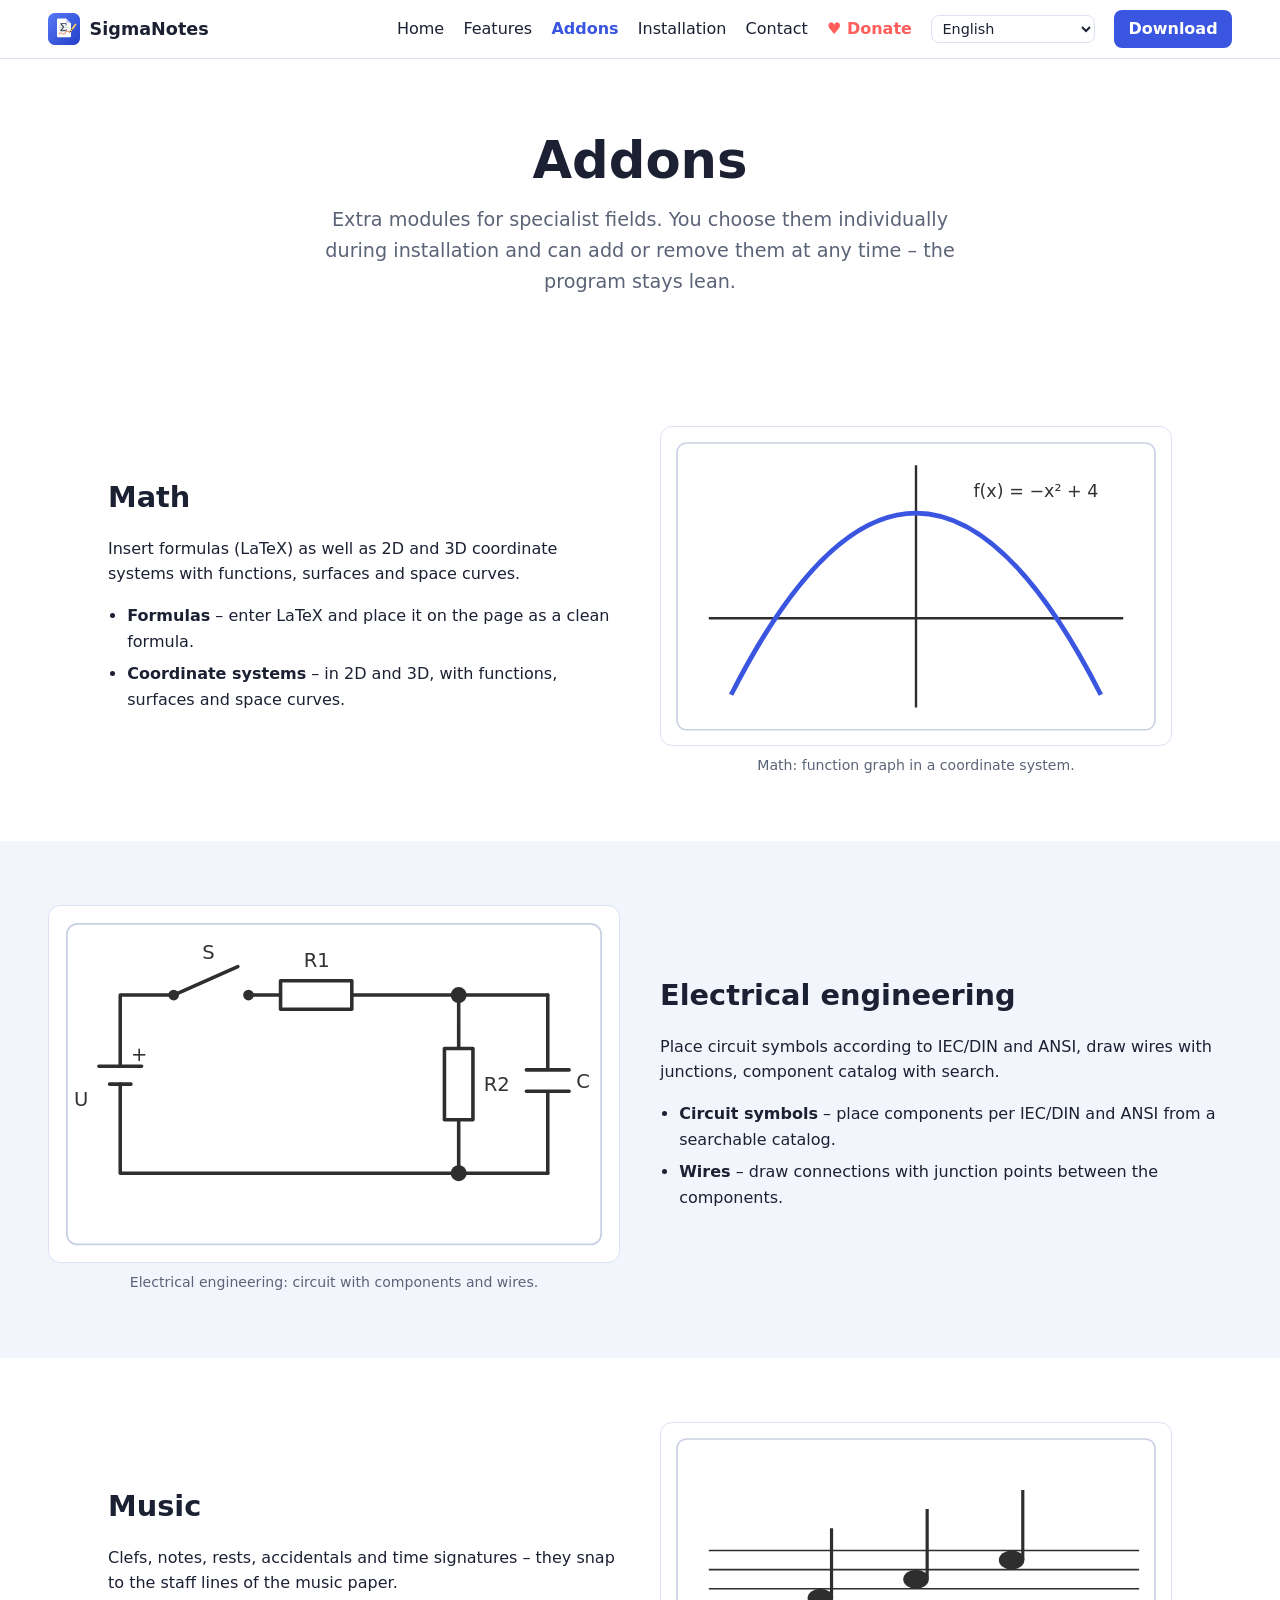
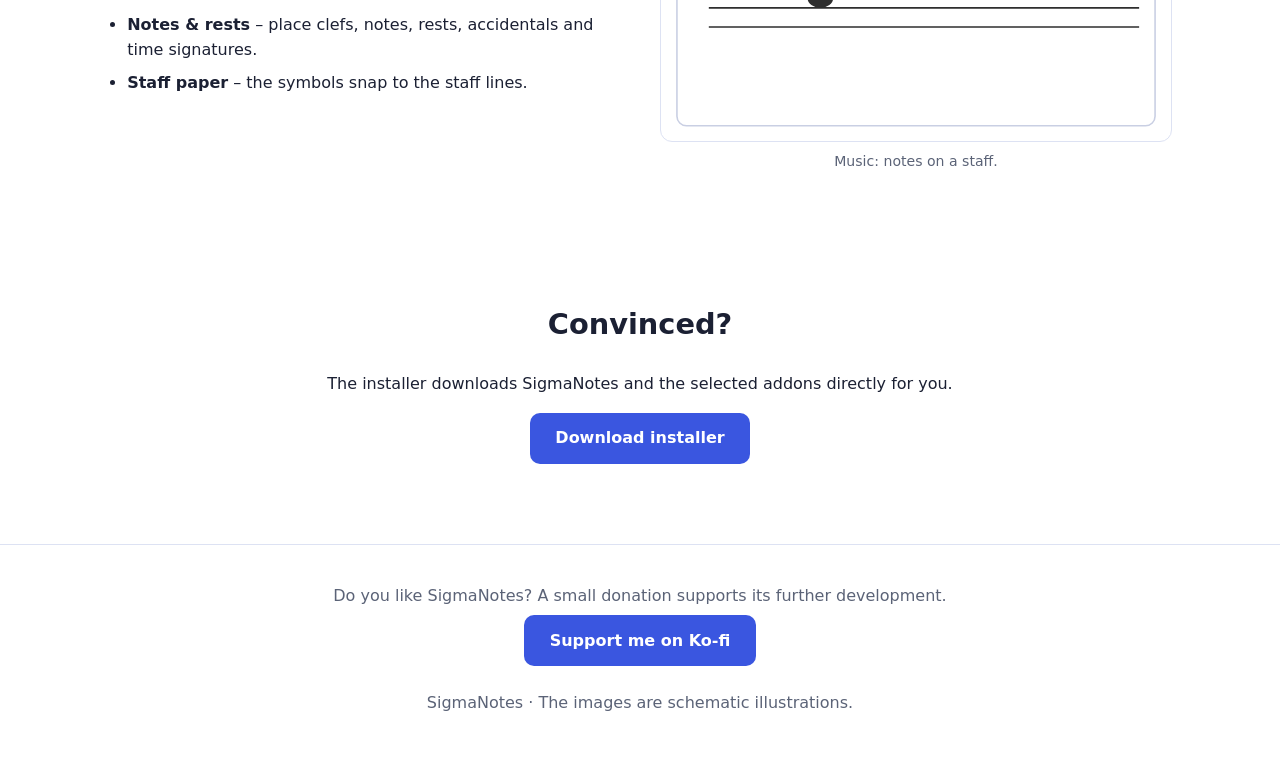
==== site/addons.html @ 316e84ab "Website aktualisiert" ====
<!DOCTYPE html>
<html lang="de">
<head>
  <meta charset="utf-8">
  <meta name="viewport" content="width=device-width, initial-scale=1">
  <title data-i>Addons – SigmaNotes</title>
  <meta name="description" data-i-content content="Die Addons von SigmaNotes für Mathe, Elektrotechnik und Musik im Überblick – mit Funktionen und Bildern.">
  <link rel="icon" href="assets/logo.svg" type="image/svg+xml">
  <link rel="icon" href="favicon.ico" sizes="any">
  <link rel="stylesheet" href="style.css">
  <script src="i18n.js"></script>
  <script src="disclaimer.js" defer></script>
</head>
<body>
  <header class="nav">
    <a class="brand" href="index.html"><img src="assets/logo.svg" alt="" width="32" height="32"> SigmaNotes</a>
    <nav>
      <a href="index.html" data-i>Start</a>
      <a href="funktionen.html" data-i>Funktionen</a>
      <a href="addons.html" aria-current="page" class="active" data-i>Addons</a>
      <a href="index.html#installation" data-i>Installation</a>
      <a href="kontakt.html" data-i>Kontakt</a>
      <a class="kofi" href="https://ko-fi.com/H3A22B1FM8" target="_blank" rel="noopener noreferrer" title="Ko-fi" data-i>♥ Spenden</a>
      <a class="btn small" href="https://github.com/MisterMax50/SigmaNotes-Releases/releases/download/installer/SigmaNotes-Setup.exe" download data-i>Herunterladen</a>
    </nav>
  </header>

  <main>
    <section class="page-head">
      <h1 data-i>Addons</h1>
      <p class="lead" data-i>Zusatzmodule für Fachgebiete. Du wählst sie einzeln beim Installieren aus und kannst sie jederzeit dazunehmen oder entfernen – das Programm bleibt schlank.</p>
    </section>

    <!-- ===================================================== Mathe -->
    <section id="mathe" class="feature">
      <div class="text">
        <h2 data-i>Mathe</h2>
        <p data-i>Formeln (LaTeX) einfügen sowie 2D- und 3D-Koordinatensysteme mit Funktionen, Flächen und Raumkurven.</p>
        <ul>
          <li data-i><strong>Formeln</strong> – LaTeX eingeben und als saubere Formel in die Seite setzen.</li>
          <li data-i><strong>Koordinatensysteme</strong> – in 2D und 3D, mit Funktionen, Flächen und Raumkurven.</li>
        </ul>
      </div>
      <figure>
        <svg data-i-aria viewBox="0 0 320 200" role="img" aria-label="Mathe: Funktionsgraph im Koordinatensystem.">
          <rect class="page" x="10" y="10" width="300" height="180" rx="6"/>
          <g fill="none" stroke="#2e2e2e" stroke-width="1.5"><path d="M30 120 H290 M160 24 V176"/></g>
          <path d="M44 168 Q160 -60 276 168" fill="none" stroke="var(--accent)" stroke-width="3"/>
          <text class="t" x="196" y="44">f(x) = −x² + 4</text>
        </svg>
        <figcaption data-i>Mathe: Funktionsgraph im Koordinatensystem.</figcaption>
      </figure>
    </section>

    <!-- ===================================================== Elektrotechnik -->
    <section id="elektrotechnik" class="feature alt flip">
      <div class="text">
        <h2 data-i>Elektrotechnik</h2>
        <p data-i>Schaltzeichen nach IEC/DIN und ANSI setzen, Leitungen mit Knotenpunkten ziehen, Bauteil-Katalog mit Suche.</p>
        <ul>
          <li data-i><strong>Schaltzeichen</strong> – Bauteile nach IEC/DIN und ANSI aus einem durchsuchbaren Katalog setzen.</li>
          <li data-i><strong>Leitungen</strong> – Verbindungen mit Knotenpunkten zwischen den Bauteilen ziehen.</li>
        </ul>
      </div>
      <figure>
        <svg data-i-aria viewBox="0 0 320 200" role="img" aria-label="Elektrotechnik: Schaltung mit Bauteilen und Leitungen.">
          <rect class="page" x="10" y="10" width="300" height="180" rx="6"/>
          <g fill="none" stroke="#2e2e2e" stroke-width="2" stroke-linecap="round" stroke-linejoin="round">
            <!-- Leitungen: oben, unten, links (Quelle) -->
            <path d="M40 50 H70 M112 50 H130 M170 50 H280 M40 50 V90 M40 100 V150 H280"/>
            <!-- Spannungsquelle -->
            <path d="M28 90 H52 M34 100 H46"/>
            <!-- Schalter -->
            <path d="M70 50 L106 34"/>
            <!-- Widerstand R1 (waagerecht) -->
            <rect x="130" y="42" width="40" height="16"/>
            <!-- Widerstand R2 (senkrecht) -->
            <path d="M230 50 V80 M230 120 V150"/><rect x="222" y="80" width="16" height="40"/>
            <!-- Kondensator C -->
            <path d="M280 50 V92 M268 92 H292 M268 104 H292 M280 104 V150"/>
          </g>
          <g fill="#2e2e2e">
            <circle cx="70" cy="50" r="3"/><circle cx="112" cy="50" r="3"/>
            <circle cx="230" cy="50" r="4.5"/><circle cx="230" cy="150" r="4.5"/>
          </g>
          <g class="t" fill="#2e2e2e" font-size="12">
            <text x="46" y="87">+</text><text x="14" y="112">U</text>
            <text x="143" y="34">R1</text><text x="244" y="104">R2</text>            <text x="296" y="102">C</text><text x="86" y="30">S</text>
          </g>
        </svg>
        <figcaption data-i>Elektrotechnik: Schaltung mit Bauteilen und Leitungen.</figcaption>
      </figure>
    </section>

    <!-- ===================================================== Musik -->
    <section id="musik" class="feature">
      <div class="text">
        <h2 data-i>Musik</h2>
        <p data-i>Notenschlüssel, Noten, Pausen, Vorzeichen und Taktarten – rasten auf den Notenlinien des Notenpapiers ein.</p>
        <ul>
          <li data-i><strong>Noten &amp; Pausen</strong> – Notenschlüssel, Noten, Pausen, Vorzeichen und Taktarten setzen.</li>
          <li data-i><strong>Notenpapier</strong> – die Zeichen rasten auf den Notenlinien ein.</li>
        </ul>
      </div>
      <figure>
        <svg data-i-aria viewBox="0 0 320 200" role="img" aria-label="Musik: Noten auf dem Notensystem.">
          <rect class="page" x="10" y="10" width="300" height="180" rx="6"/>
          <g stroke="#2e2e2e" stroke-width="1"><path d="M30 80 H300 M30 92 H300 M30 104 H300 M30 116 H300 M30 128 H300"/></g>
          <g fill="#2e2e2e"><ellipse cx="100" cy="110" rx="8" ry="6"/><ellipse cx="160" cy="98" rx="8" ry="6"/><ellipse cx="220" cy="86" rx="8" ry="6"/></g>
          <g stroke="#2e2e2e" stroke-width="2"><path d="M107 110 V66 M167 98 V54 M227 86 V42"/></g>
        </svg>
        <figcaption data-i>Musik: Noten auf dem Notensystem.</figcaption>
      </figure>
    </section>

    <section class="cta-band">
      <h2 data-i>Überzeugt?</h2>
      <p data-i>Der Installer lädt SigmaNotes und die gewählten Addons direkt für dich herunter.</p>
      <p><a class="btn" href="https://github.com/MisterMax50/SigmaNotes-Releases/releases/download/installer/SigmaNotes-Setup.exe" download data-i>Installer herunterladen</a></p>
    </section>
  </main>

  <footer>
    <div class="donate">
      <p data-i>Gefällt dir SigmaNotes? Mit einer kleinen Spende unterstützt du die Weiterentwicklung.</p>
      <p><a class="btn" href="https://ko-fi.com/H3A22B1FM8" target="_blank" rel="noopener noreferrer" data-i>Auf Ko-fi unterstützen</a></p>
    </div>
    <p data-i>SigmaNotes · Die Bilder sind schematische Illustrationen.</p>
  </footer>
</body>
</html>
---- site/style.css ----
:root {
  --bg: #ffffff; --bg-alt: #f3f5fd; --text: #1b2033; --muted: #5b6377; --card: #ffffff;
  --border: #dde2f3; --accent: #3a56e0; --accent-hover: #2540c9; --on-accent: #ffffff;
}
@media (prefers-color-scheme: dark) {
  :root {
    --bg: #12151f; --bg-alt: #181c2a; --text: #e8ebf6; --muted: #9aa3bd; --card: #1c2133;
    --border: #2b324b; --accent: #6f89ff; --accent-hover: #8aa0ff; --on-accent: #0d1226;
  }
}
* { box-sizing: border-box; }
html { scroll-behavior: smooth; scroll-padding-top: 4.5rem; }
body { margin: 0; font: 16px/1.6 system-ui, "Segoe UI", sans-serif; background: var(--bg); color: var(--text); }
a { color: var(--accent); }
code, pre { font-family: Consolas, "Cascadia Mono", monospace; }
code { background: var(--bg-alt); padding: .1em .35em; border-radius: 4px; }
pre { background: var(--bg-alt); border: 1px solid var(--border); border-radius: 8px; padding: .9rem 1rem; overflow-x: auto; }
pre code { background: none; padding: 0; }

.nav { position: sticky; top: 0; z-index: 10; display: flex; justify-content: space-between; align-items: center;
  padding: .6rem clamp(1rem, 5vw, 3rem); background: color-mix(in srgb, var(--bg) 90%, transparent);
  backdrop-filter: blur(8px); border-bottom: 1px solid var(--border); }
.nav nav { display: flex; gap: 1.2rem; align-items: center; }
.nav nav a:not(.btn) { color: var(--text); text-decoration: none; }
.nav nav a:not(.btn):hover { color: var(--accent); }
.brand { display: flex; gap: .6rem; align-items: center; font-weight: 700; font-size: 1.1rem; color: var(--text); text-decoration: none; }

.btn { display: inline-block; background: var(--accent); color: var(--on-accent); text-decoration: none; font-weight: 600;
  padding: .8rem 1.6rem; border-radius: 10px; transition: background .15s, transform .15s; }
.btn:hover { background: var(--accent-hover); transform: translateY(-1px); }
.btn.small { padding: .4rem .9rem; border-radius: 8px; }

section { padding: 4rem clamp(1rem, 5vw, 3rem); max-width: 68rem; margin: 0 auto; }
section.alt { max-width: none; background: var(--bg-alt); }
section.alt > * { max-width: 68rem; margin-left: auto; margin-right: auto; }
h1 { font-size: clamp(2rem, 5vw, 3.2rem); line-height: 1.15; margin: .5rem 0; }
h2 { font-size: 1.8rem; margin: 0 0 1.5rem; }
h3 { margin: 0 0 .4rem; }

.hero { text-align: center; padding-top: 5rem; }
.hero-logo { border-radius: 26px; box-shadow: 0 10px 30px rgba(37, 64, 201, .35); }
.lead { font-size: 1.2rem; color: var(--muted); max-width: 40rem; margin: 1rem auto 2rem; }
.meta { color: var(--muted); font-size: .9rem; }
.sub { color: var(--muted); margin-top: -1rem; margin-bottom: 1.5rem; }

.grid { display: grid; gap: 1rem; grid-template-columns: repeat(auto-fit, minmax(17rem, 1fr)); }
.card { background: var(--card); border: 1px solid var(--border); border-radius: 12px; padding: 1.2rem 1.3rem; }
.card p { margin: 0; color: var(--muted); }

.steps { padding-left: 1.3rem; }
.steps li { margin-bottom: .8rem; }
.note { color: var(--muted); font-size: .92rem; }
details { margin: 1.5rem 0; }
summary { cursor: pointer; font-weight: 600; }
.cta { text-align: center; margin-top: 2.5rem; }

footer { text-align: center; color: var(--muted); padding: 2rem 1rem 3rem; border-top: 1px solid var(--border); }

.nav nav a.active { color: var(--accent); font-weight: 600; }
.more { margin-top: 1.5rem; }

/* Unterseite Funktionen */
.page-head { text-align: center; padding-bottom: 2rem; }
.toc { display: flex; flex-wrap: wrap; gap: .5rem; justify-content: center; margin-top: 1.5rem; }
.toc a { border: 1px solid var(--border); background: var(--card); border-radius: 999px; padding: .3rem .9rem; text-decoration: none; color: var(--text); font-size: .92rem; }
.toc a:hover { border-color: var(--accent); color: var(--accent); }
.feature { display: grid; grid-template-columns: 1fr 1fr; gap: 2.5rem; align-items: center; max-width: none; }
.feature > * { max-width: 32rem; width: 100%; }
.feature .text { justify-self: end; }
.feature figure { justify-self: start; margin: 0; }
.feature.flip .text { order: 2; justify-self: start; }
.feature.flip figure { order: 1; justify-self: end; }
.feature.alt { background: var(--bg-alt); }
.feature h2 { margin-bottom: .6rem; }
.feature ul { padding-left: 1.2rem; }
.feature li { margin-bottom: .45rem; }
figure svg { width: 100%; height: auto; border-radius: 12px; border: 1px solid var(--border); background: var(--card); display: block; }
figcaption { color: var(--muted); font-size: .88rem; text-align: center; margin-top: .5rem; }
/* Farben der Illustrationen */
svg .win { fill: var(--bg-alt); stroke: var(--border); }
svg .page { fill: #fff; stroke: #c9cfe3; }
svg .ln { fill: #cbd5e1; }
svg .ink { fill: none; stroke: #1d3fd6; stroke-width: 3; stroke-linecap: round; }
svg .tab { fill: var(--card); stroke: var(--border); }
svg .tab.on { fill: var(--accent); stroke: var(--accent); }
svg .tab.on + .t { fill: var(--on-accent); }
svg .side { fill: var(--card); stroke: var(--border); }
svg .fold { fill: #cbd5e1; }
svg .t { font: 11px system-ui, "Segoe UI", sans-serif; fill: #333; }
svg .t.big { font-size: 14px; font-weight: 600; fill: var(--accent); }
@media (prefers-color-scheme: dark) { svg .t { fill: #333; } svg .win .t, svg .tab + .t { fill: var(--text); } }
.cta-band { text-align: center; }

@media (max-width: 800px) {
  .feature { grid-template-columns: 1fr; gap: 1.5rem; }
  .feature .text, .feature figure, .feature.flip .text, .feature.flip figure { justify-self: center; order: 0; }
  .feature figure { order: 2; }
}
@media (max-width: 560px) { .nav nav a:not(.btn) { display: none; } }

/* Sprachwahl */
.nav nav select.lang { font: inherit; font-size: .9rem; color: var(--text); background: transparent; border: 1px solid var(--border); border-radius: 8px; padding: .25rem .4rem; max-width: 11rem; cursor: pointer; }
html.i18n-wait body { opacity: 0; }
.brand { white-space: nowrap; }

/* Spenden */
.donate { margin-bottom: 1.5rem; }
.donate p { margin: .4rem 0; }

/* Ko-fi-Link in der Leiste (auch auf schmalen Bildschirmen sichtbar) */
.nav nav a.kofi { display: inline; color: #ff5e5b; font-weight: 600; }

/* Hinweisfenster vor dem Download */
.disclaimer-actions .btn.secondary { background: transparent; color: var(--text); border-color: var(--border); }
.disclaimer-actions .btn.secondary:hover { background: var(--bg-alt); }
dialog.disclaimer { max-width: 30rem; width: calc(100% - 2rem); padding: 1.5rem; border: 1px solid var(--border); border-radius: 12px; background: var(--card); color: var(--text); }
dialog.disclaimer::backdrop { background: rgba(10, 14, 28, .6); }
dialog.disclaimer h2 { margin: 0 0 .75rem; font-size: 1.25rem; }
dialog.disclaimer p { margin: 0 0 .75rem; }
.disclaimer-actions { display: flex; justify-content: flex-end; gap: .75rem; margin-top: 1.25rem; }
.disclaimer-actions .btn { border: 1px solid transparent; cursor: pointer; font: inherit; font-weight: 600; }
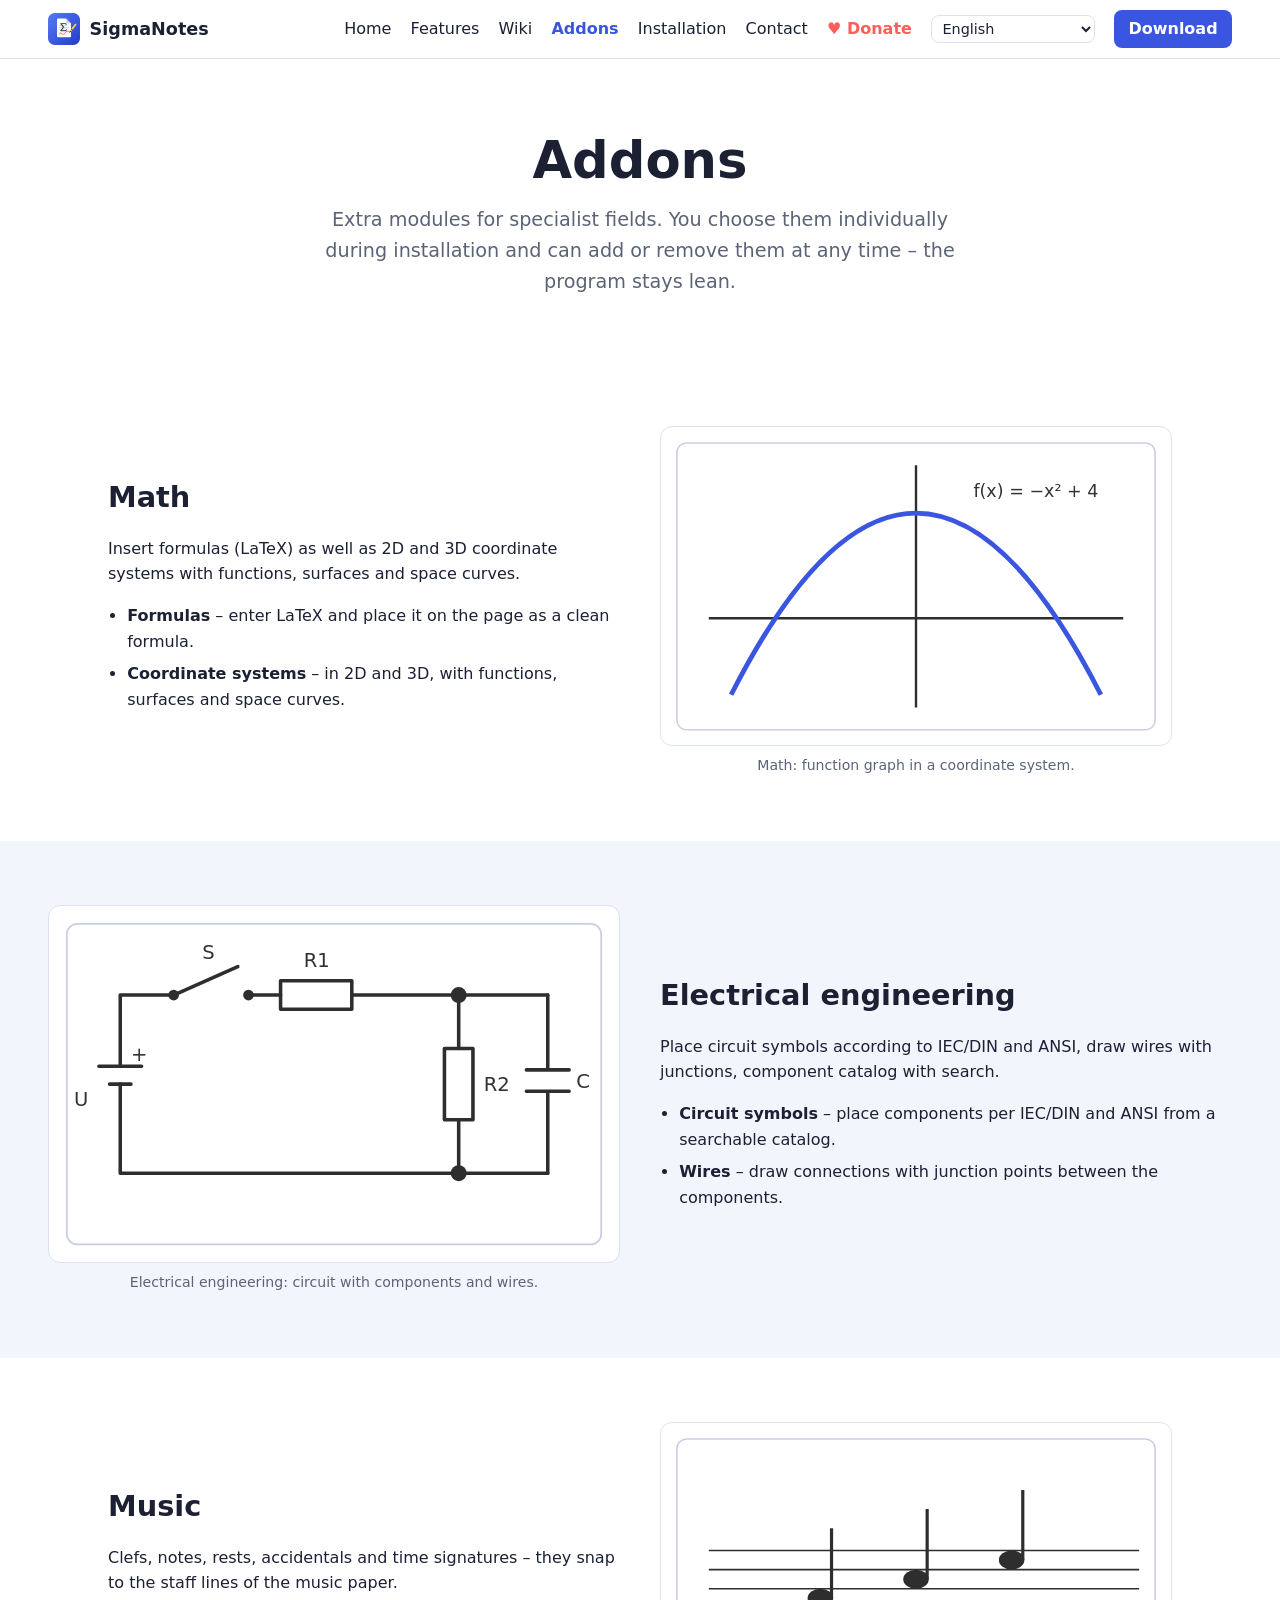
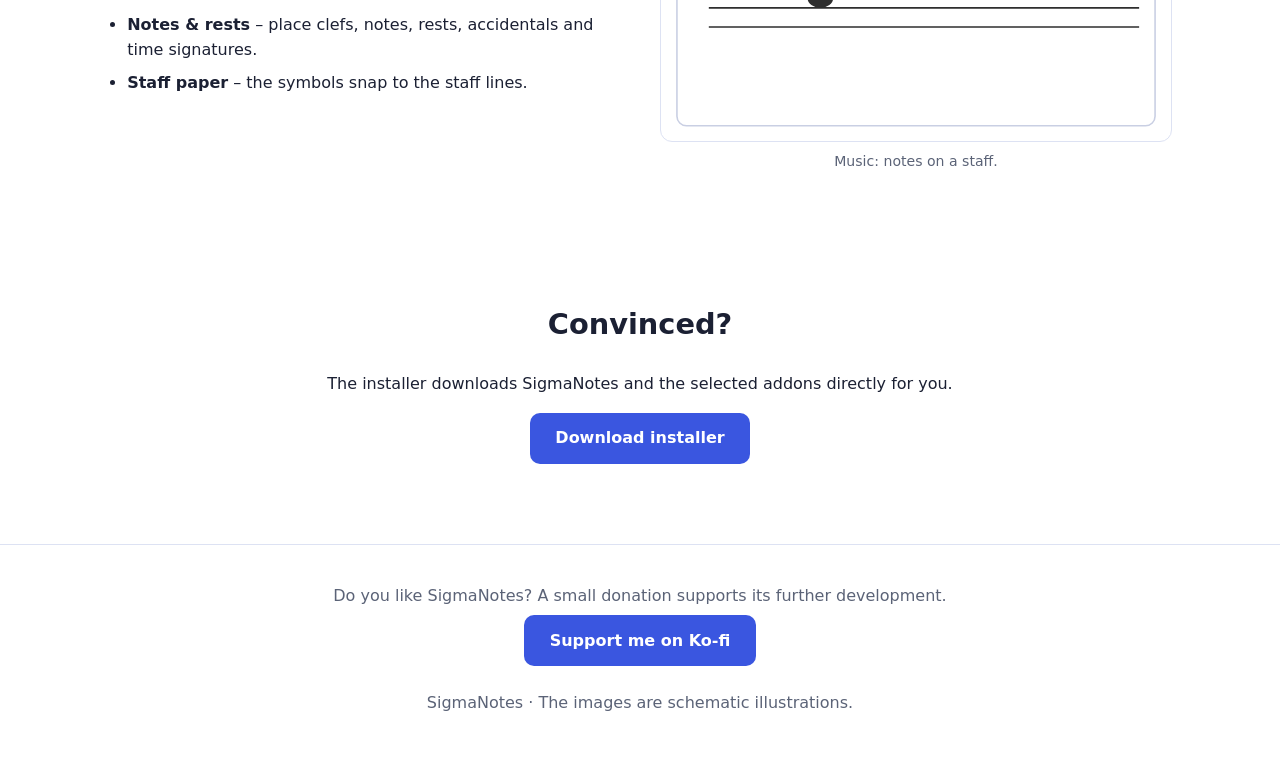
==== commit 26fa7185: "Website aktualisiert" ====
--- a/site/addons.html
+++ b/site/addons.html
@@ -17,6 +17,7 @@
     <nav>
       <a href="index.html" data-i>Start</a>
       <a href="funktionen.html" data-i>Funktionen</a>
+      <a href="wiki.html" data-i>Wiki</a>
       <a href="addons.html" aria-current="page" class="active" data-i>Addons</a>
       <a href="index.html#installation" data-i>Installation</a>
       <a href="kontakt.html" data-i>Kontakt</a>
--- a/site/style.css
+++ b/site/style.css
@@ -119,3 +119,16 @@
 dialog.disclaimer p { margin: 0 0 .75rem; }
 .disclaimer-actions { display: flex; justify-content: flex-end; gap: .75rem; margin-top: 1.25rem; }
 .disclaimer-actions .btn { border: 1px solid transparent; cursor: pointer; font: inherit; font-weight: 600; }
+
+/* Wiki */
+.wiki { display: grid; grid-template-columns: 15rem 1fr; gap: 2rem; max-width: 68rem; margin: 0 auto; padding: 0 clamp(1rem, 5vw, 3rem) 3rem; }
+.wiki-toc { position: sticky; top: 4.5rem; align-self: start; display: flex; flex-direction: column; gap: .15rem; max-height: calc(100vh - 6rem); overflow-y: auto; }
+.wiki-toc strong { margin-bottom: .4rem; }
+.wiki-toc a { color: var(--text); text-decoration: none; padding: .25rem .6rem; border-radius: 6px; font-size: .94rem; }
+.wiki-toc a:hover { background: var(--bg-alt); color: var(--accent); }
+.wiki-body section { padding: 0 0 2.2rem; max-width: none; }
+.wiki-body h2 { font-size: 1.5rem; margin-bottom: .6rem; padding-bottom: .3rem; border-bottom: 1px solid var(--border); }
+.wiki-body h3 { margin-top: 1.1rem; font-size: 1.05rem; }
+.wiki-body li { margin-bottom: .4rem; }
+kbd { font: .85em Consolas, "Cascadia Mono", monospace; background: var(--bg-alt); border: 1px solid var(--border); border-bottom-width: 2px; border-radius: 4px; padding: .05em .4em; }
+@media (max-width: 800px) { .wiki { grid-template-columns: 1fr; } .wiki-toc { position: static; max-height: none; flex-direction: row; flex-wrap: wrap; gap: .4rem; } .wiki-toc strong { width: 100%; } }
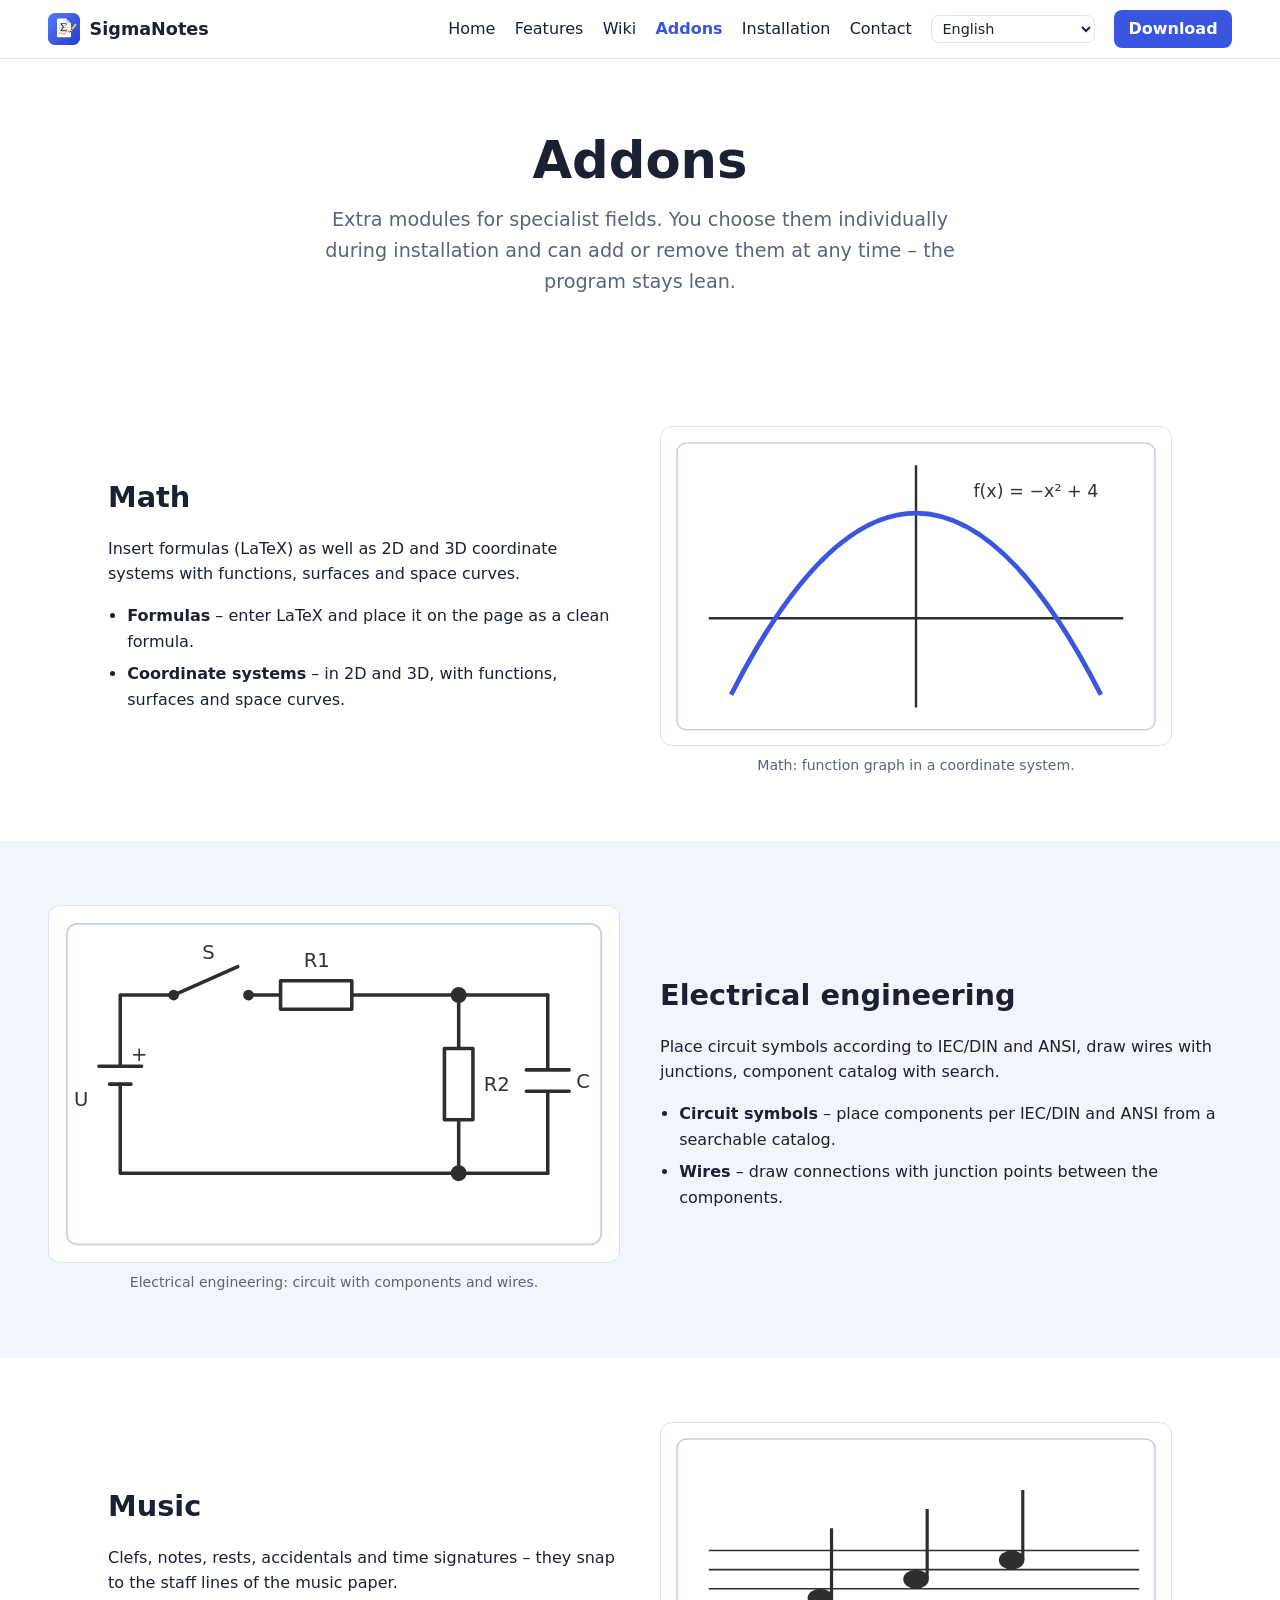
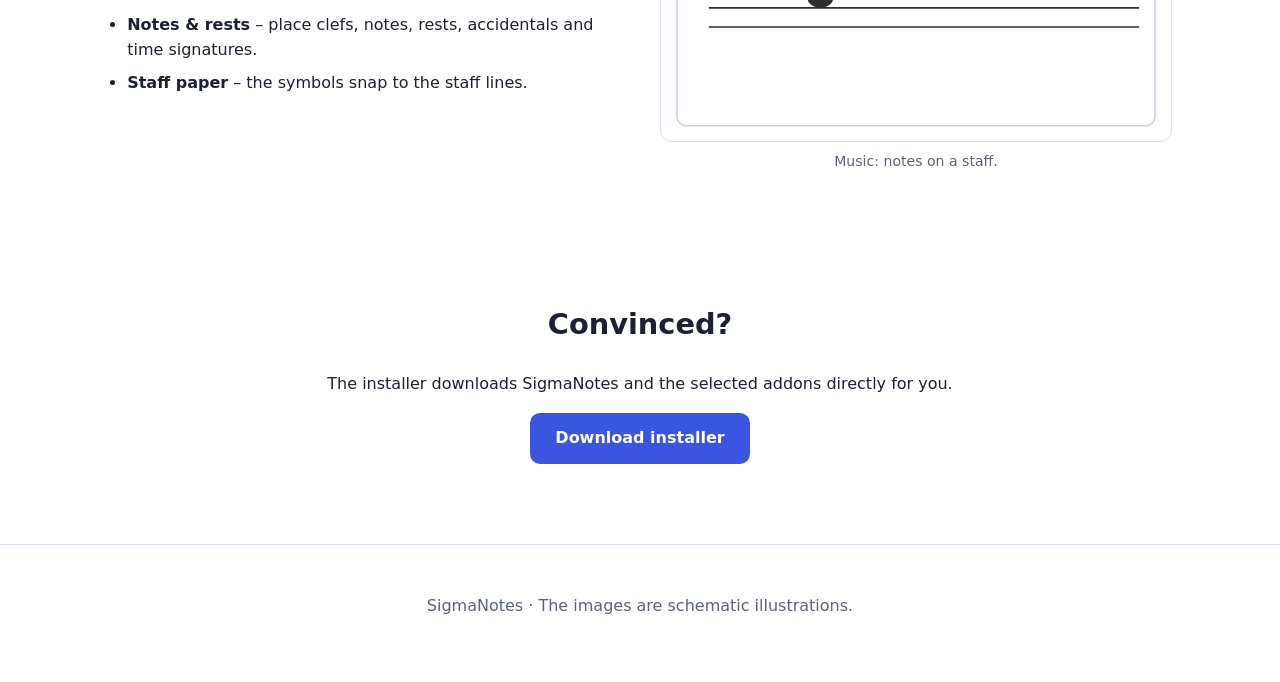
==== commit 3ad033ee: "Website aktualisiert" ====
--- a/site/addons.html
+++ b/site/addons.html
@@ -7,7 +7,7 @@
   <meta name="description" data-i-content content="Die Addons von SigmaNotes für Mathe, Elektrotechnik und Musik im Überblick – mit Funktionen und Bildern.">
   <link rel="icon" href="assets/logo.svg" type="image/svg+xml">
   <link rel="icon" href="favicon.ico" sizes="any">
-  <link rel="stylesheet" href="style.css">
+  <link rel="stylesheet" href="style.css?v=3">
   <script src="i18n.js"></script>
   <script src="disclaimer.js" defer></script>
 </head>
--- a/site/style.css
+++ b/site/style.css
@@ -110,6 +110,9 @@
 /* Ko-fi-Link in der Leiste (auch auf schmalen Bildschirmen sichtbar) */
 .nav nav a.kofi { display: inline; color: #ff5e5b; font-weight: 600; }
 
+/* Spenden vorerst ausgeblendet (zum Wiedereinblenden diese Regel entfernen) */
+.nav nav a.kofi, .donate { display: none !important; }
+
 /* Hinweisfenster vor dem Download */
 .disclaimer-actions .btn.secondary { background: transparent; color: var(--text); border-color: var(--border); }
 .disclaimer-actions .btn.secondary:hover { background: var(--bg-alt); }
@@ -121,14 +124,21 @@
 .disclaimer-actions .btn { border: 1px solid transparent; cursor: pointer; font: inherit; font-weight: 600; }
 
 /* Wiki */
-.wiki { display: grid; grid-template-columns: 15rem 1fr; gap: 2rem; max-width: 68rem; margin: 0 auto; padding: 0 clamp(1rem, 5vw, 3rem) 3rem; }
-.wiki-toc { position: sticky; top: 4.5rem; align-self: start; display: flex; flex-direction: column; gap: .15rem; max-height: calc(100vh - 6rem); overflow-y: auto; }
-.wiki-toc strong { margin-bottom: .4rem; }
-.wiki-toc a { color: var(--text); text-decoration: none; padding: .25rem .6rem; border-radius: 6px; font-size: .94rem; }
-.wiki-toc a:hover { background: var(--bg-alt); color: var(--accent); }
+.wiki { display: grid; grid-template-columns: 16rem 1fr; gap: 2.5rem; max-width: 68rem; margin: 0 auto; padding: 0 clamp(1rem, 5vw, 3rem) 3rem; }
+.wiki-toc { position: sticky; top: 4.5rem; align-self: start; display: flex; flex-direction: column; gap: .1rem; max-height: calc(100vh - 6rem); overflow-y: auto;
+  background: var(--card); border: 1px solid var(--border); border-radius: 12px; padding: .9rem .7rem; }
+.wiki-toc strong { margin: 0 .6rem .5rem; font-size: .8rem; letter-spacing: .06em; text-transform: uppercase; color: var(--muted); }
+.wiki-toc a { color: var(--text); text-decoration: none; padding: .3rem .6rem; border-radius: 6px; font-size: .93rem; border-left: 3px solid transparent; }
+.wiki-toc a:hover { background: var(--bg-alt); color: var(--accent); border-left-color: var(--accent); }
 .wiki-body section { padding: 0 0 2.2rem; max-width: none; }
 .wiki-body h2 { font-size: 1.5rem; margin-bottom: .6rem; padding-bottom: .3rem; border-bottom: 1px solid var(--border); }
 .wiki-body h3 { margin-top: 1.1rem; font-size: 1.05rem; }
 .wiki-body li { margin-bottom: .4rem; }
 kbd { font: .85em Consolas, "Cascadia Mono", monospace; background: var(--bg-alt); border: 1px solid var(--border); border-bottom-width: 2px; border-radius: 4px; padding: .05em .4em; }
-@media (max-width: 800px) { .wiki { grid-template-columns: 1fr; } .wiki-toc { position: static; max-height: none; flex-direction: row; flex-wrap: wrap; gap: .4rem; } .wiki-toc strong { width: 100%; } }
+@media (max-width: 800px) {
+  .wiki { grid-template-columns: 1fr; gap: 1.5rem; }
+  .wiki-toc { position: static; max-height: none; flex-direction: row; flex-wrap: wrap; justify-content: center; gap: .5rem; background: none; border: 0; padding: 0; }
+  .wiki-toc strong { width: 100%; text-align: center; margin: 0; }
+  .wiki-toc a { border: 1px solid var(--border); background: var(--card); border-radius: 999px; padding: .3rem .9rem; font-size: .92rem; }
+  .wiki-toc a:hover { border-color: var(--accent); }
+}
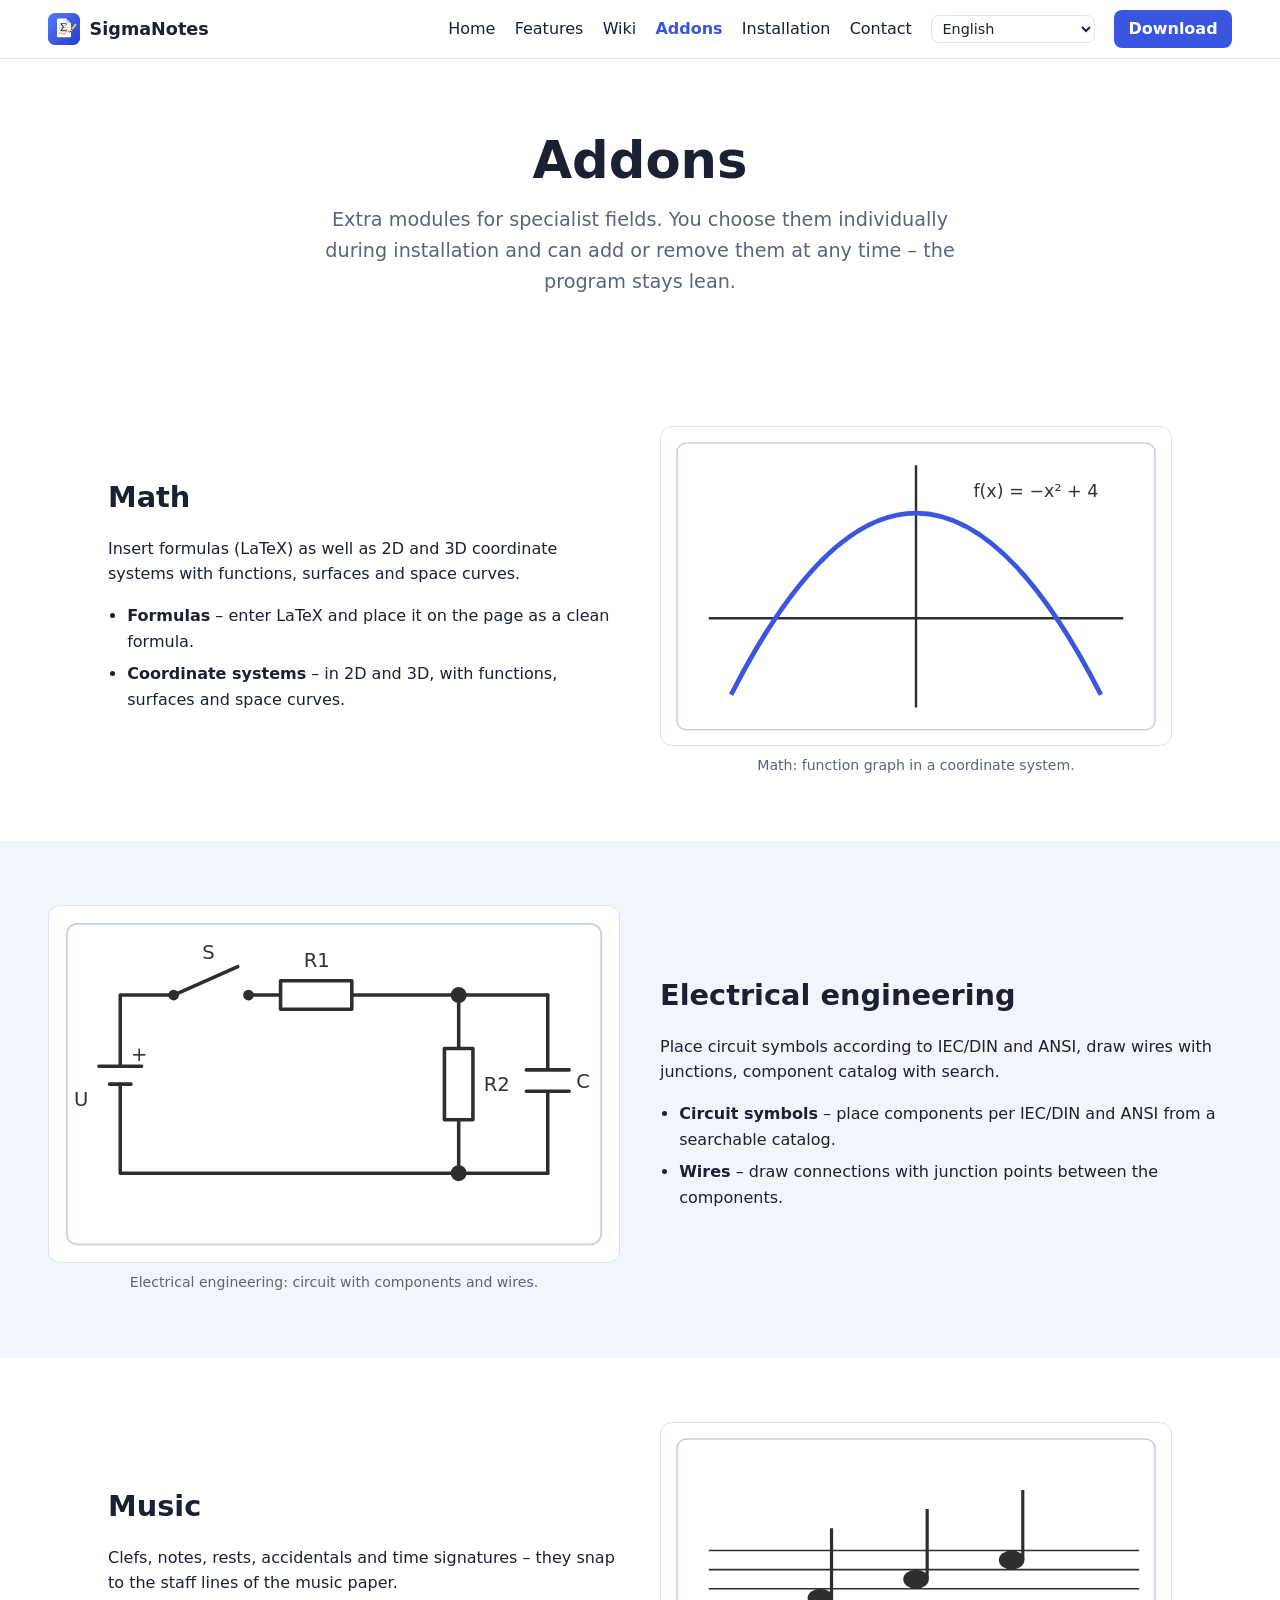
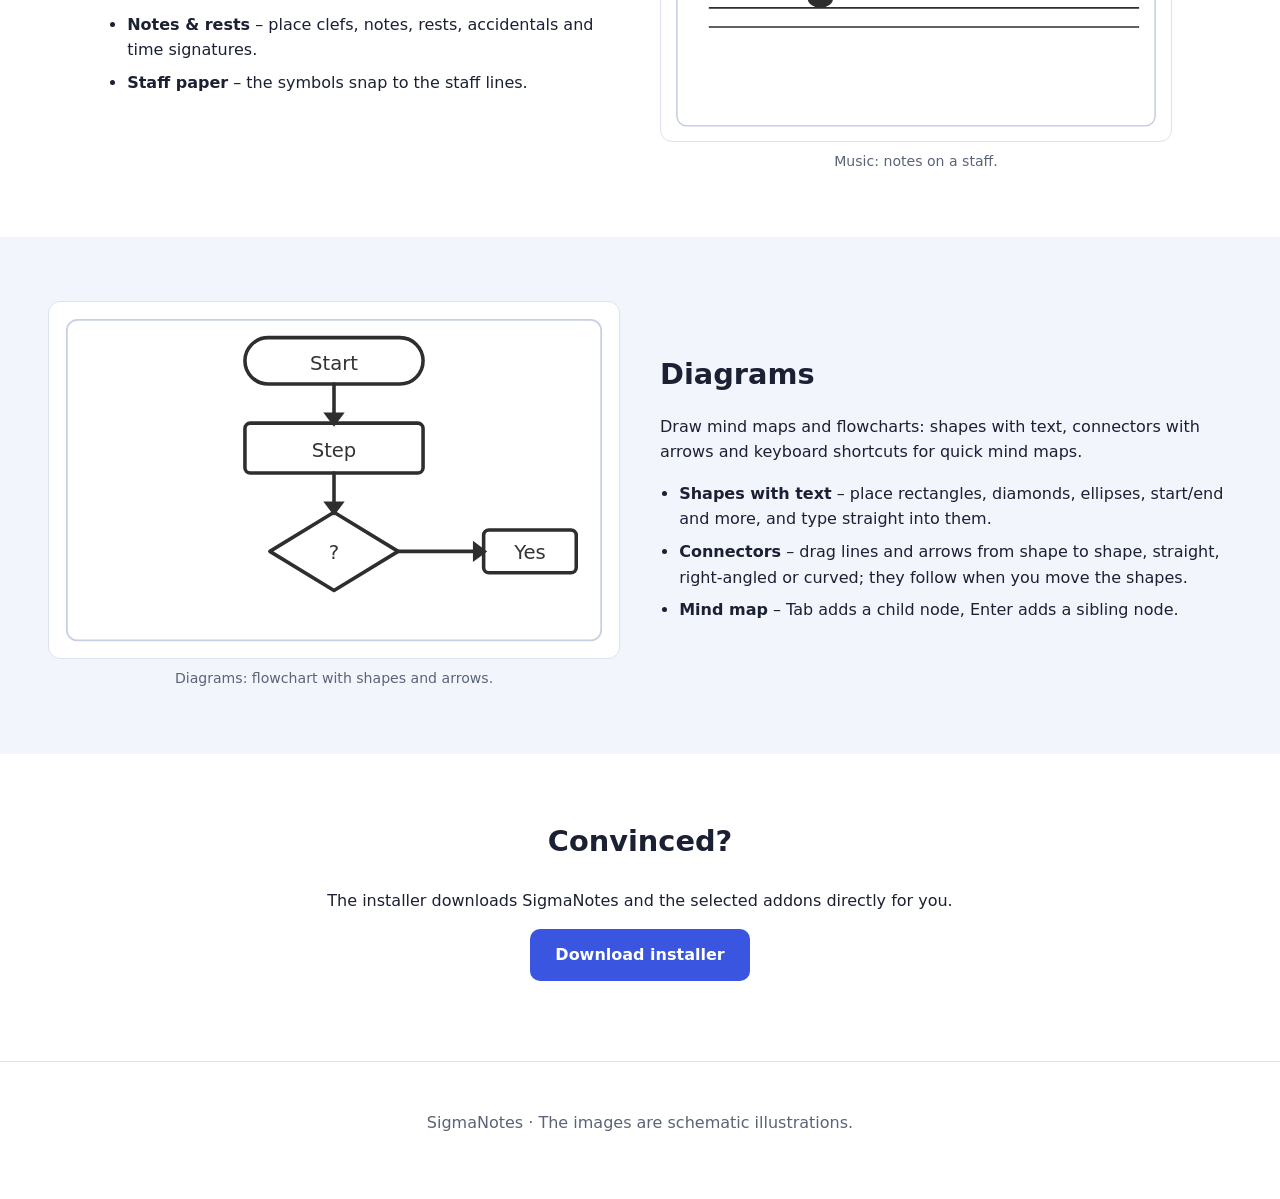
==== commit 8132ec3f: "Website aktualisiert" ====
--- a/site/addons.html
+++ b/site/addons.html
@@ -4,7 +4,7 @@
   <meta charset="utf-8">
   <meta name="viewport" content="width=device-width, initial-scale=1">
   <title data-i>Addons – SigmaNotes</title>
-  <meta name="description" data-i-content content="Die Addons von SigmaNotes für Mathe, Elektrotechnik und Musik im Überblick – mit Funktionen und Bildern.">
+  <meta name="description" data-i-content content="Die Addons von SigmaNotes für Mathe, Elektrotechnik, Musik und Diagramme im Überblick – mit Funktionen und Bildern.">
   <link rel="icon" href="assets/logo.svg" type="image/svg+xml">
   <link rel="icon" href="favicon.ico" sizes="any">
   <link rel="stylesheet" href="style.css?v=3">
@@ -114,6 +114,36 @@
       </figure>
     </section>
 
+    <!-- ===================================================== Diagramme -->
+    <section id="diagramme" class="feature alt flip">
+      <div class="text">
+        <h2 data-i>Diagramme</h2>
+        <p data-i>Mindmaps und Flussdiagramme zeichnen: Formen mit Text, Verbinder mit Pfeilen und Tastenkürzel für schnelle Mindmaps.</p>
+        <ul>
+          <li data-i><strong>Formen mit Text</strong> – Rechteck, Raute, Ellipse, Start/Ende und mehr setzen und direkt hineinschreiben.</li>
+          <li data-i><strong>Verbinder</strong> – Linien und Pfeile von Form zu Form ziehen, gerade, rechtwinklig oder geschwungen; sie wandern beim Verschieben mit.</li>
+          <li data-i><strong>Mindmap</strong> – Tab legt einen Unterknoten an, Enter einen Nachbarknoten.</li>
+        </ul>
+      </div>
+      <figure>
+        <svg data-i-aria viewBox="0 0 320 200" role="img" aria-label="Diagramme: Flussdiagramm mit Formen und Pfeilen.">
+          <rect class="page" x="10" y="10" width="300" height="180" rx="6"/>
+          <g fill="none" stroke="#2e2e2e" stroke-width="2" stroke-linecap="round" stroke-linejoin="round">
+            <rect x="110" y="20" width="100" height="26" rx="13"/>
+            <rect x="110" y="68" width="100" height="28" rx="3"/>
+            <path d="M160 118 L196 140 L160 162 L124 140 Z"/>
+            <rect x="244" y="128" width="52" height="24" rx="3"/>
+            <path d="M160 46 V68 M160 96 V118 M196 140 H244"/>
+          </g>
+          <g fill="#2e2e2e"><path d="M154 62 L160 70 L166 62 Z"/><path d="M154 112 L160 120 L166 112 Z"/><path d="M238 134 L246 140 L238 146 Z"/></g>
+          <g class="t" fill="#2e2e2e" font-size="12" text-anchor="middle">
+            <text x="160" y="38" data-i>Beginn</text><text x="160" y="87" data-i>Schritt</text><text x="160" y="144">?</text><text x="270" y="144" data-i>Ja</text>
+          </g>
+        </svg>
+        <figcaption data-i>Diagramme: Flussdiagramm mit Formen und Pfeilen.</figcaption>
+      </figure>
+    </section>
+
     <section class="cta-band">
       <h2 data-i>Überzeugt?</h2>
       <p data-i>Der Installer lädt SigmaNotes und die gewählten Addons direkt für dich herunter.</p>
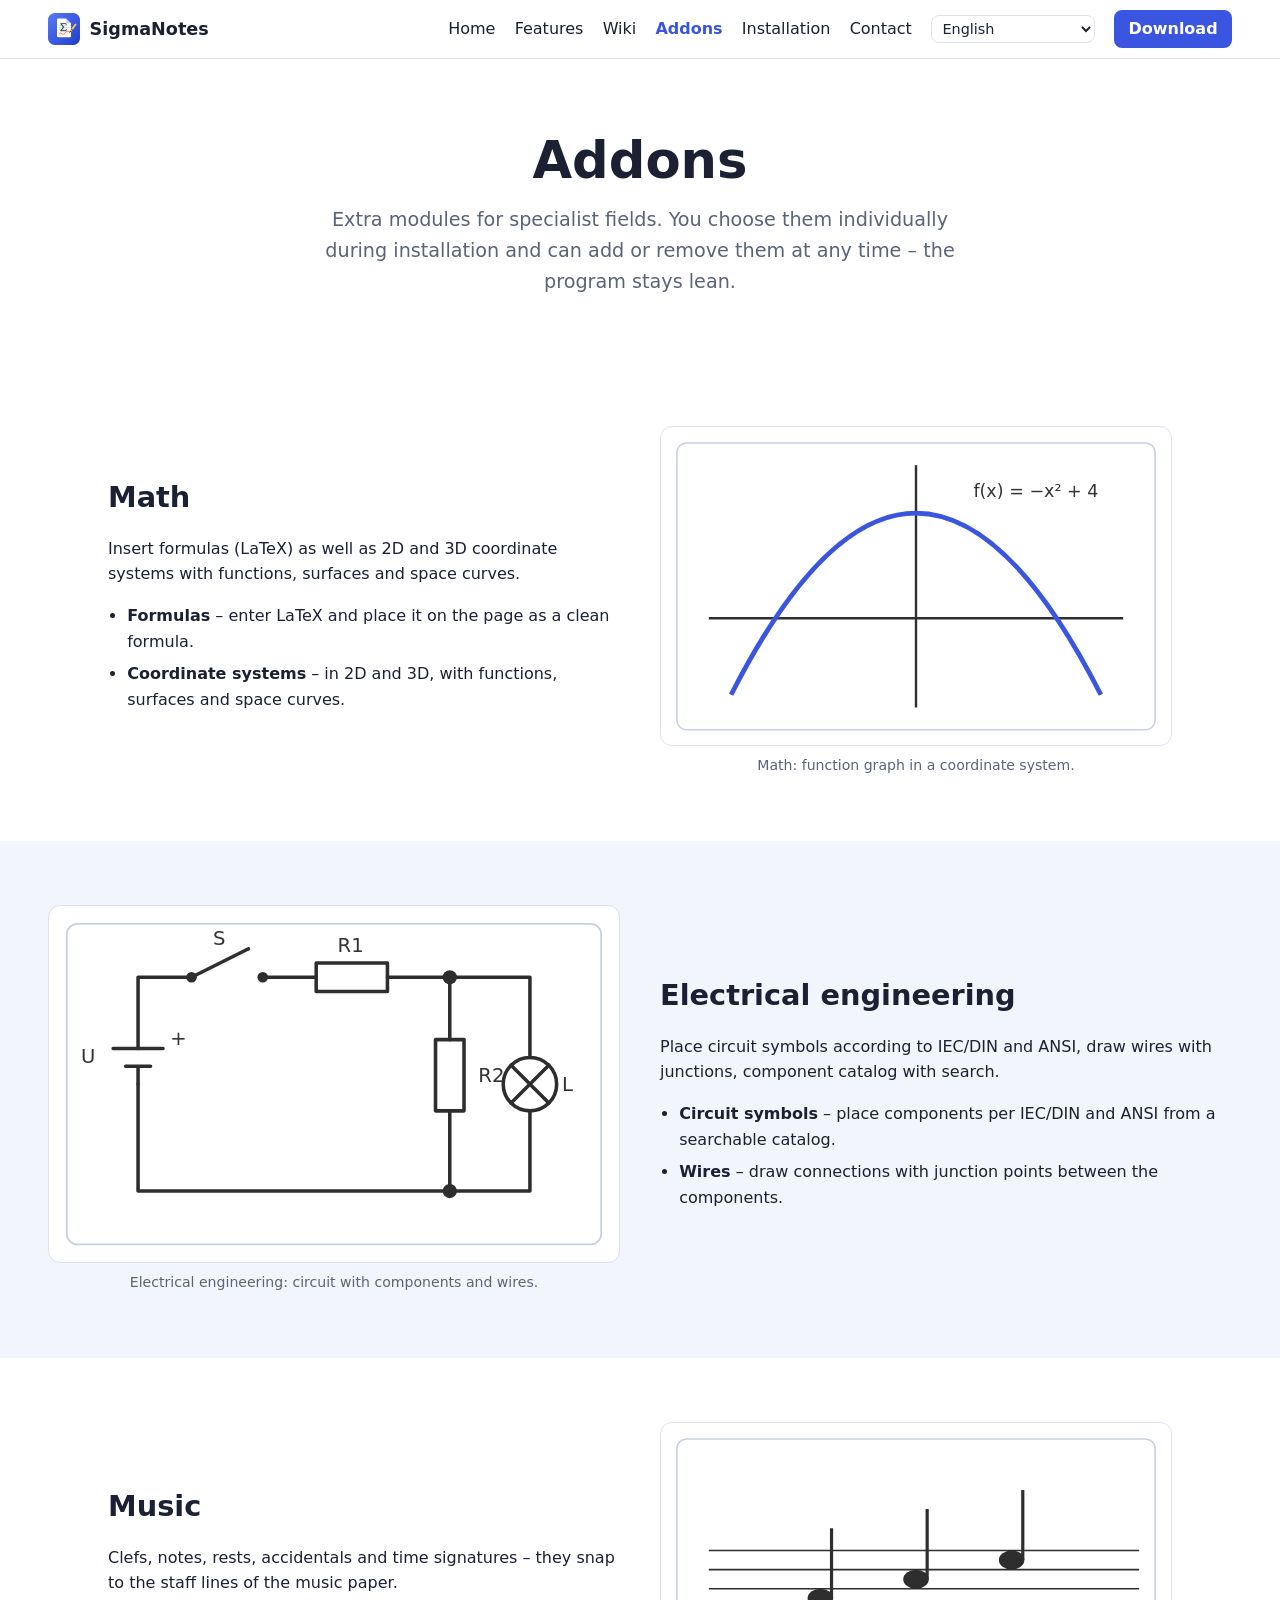
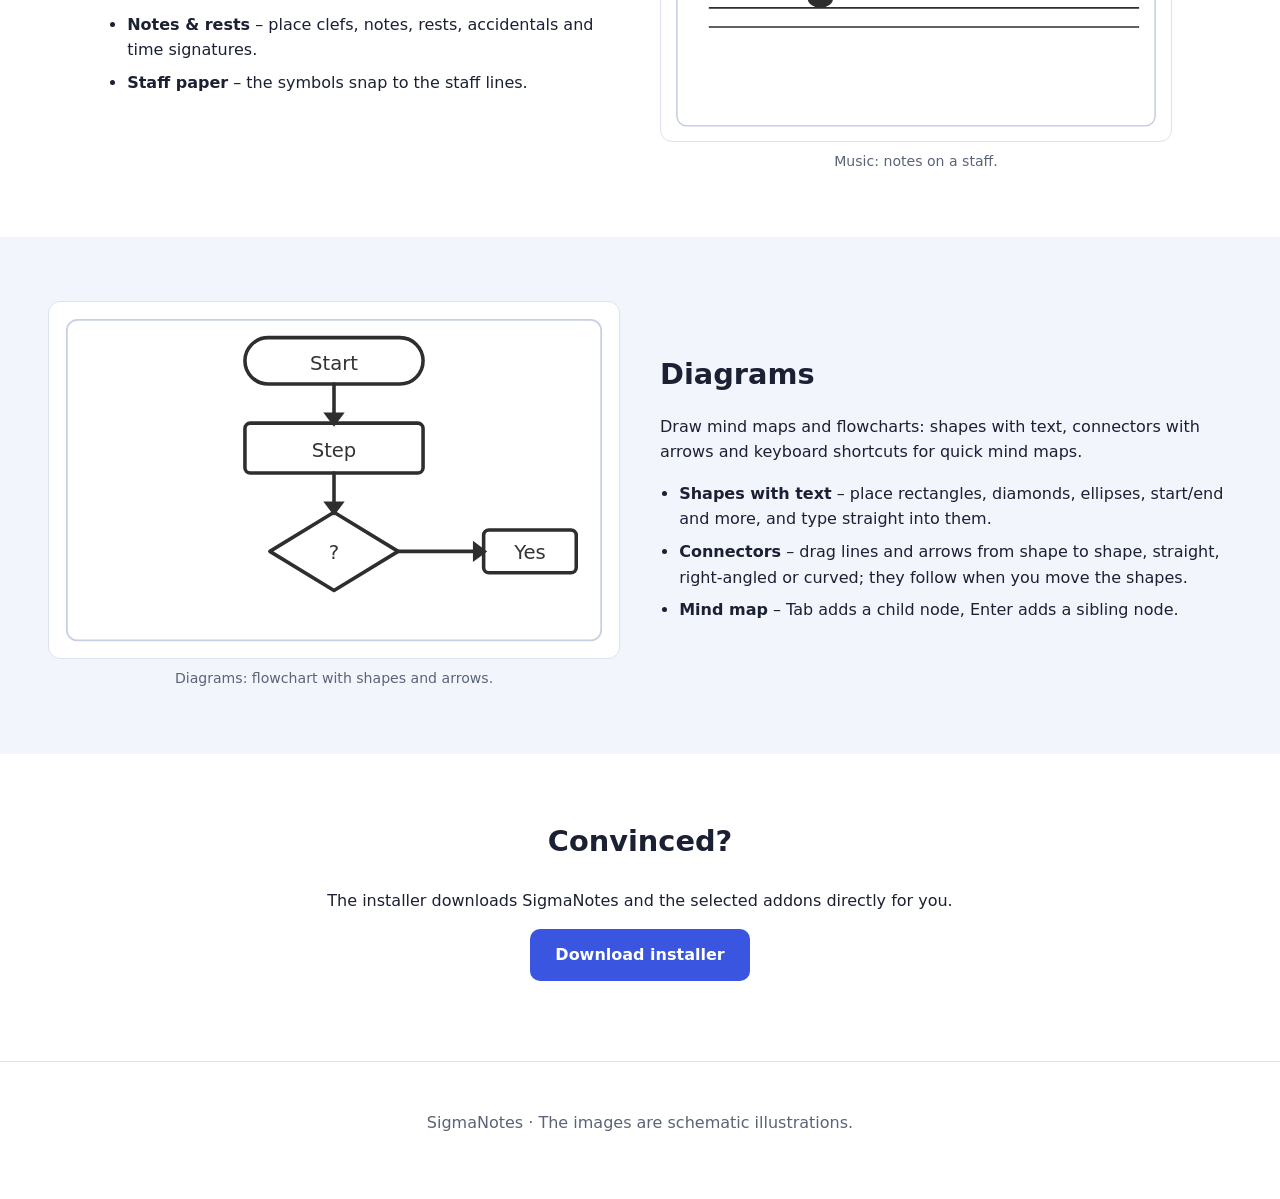
==== commit 1ef8802d: "Website aktualisiert" ====
--- a/site/addons.html
+++ b/site/addons.html
@@ -67,26 +67,21 @@
         <svg data-i-aria viewBox="0 0 320 200" role="img" aria-label="Elektrotechnik: Schaltung mit Bauteilen und Leitungen.">
           <rect class="page" x="10" y="10" width="300" height="180" rx="6"/>
           <g fill="none" stroke="#2e2e2e" stroke-width="2" stroke-linecap="round" stroke-linejoin="round">
-            <!-- Leitungen: oben, unten, links (Quelle) -->
-            <path d="M40 50 H70 M112 50 H130 M170 50 H280 M40 50 V90 M40 100 V150 H280"/>
-            <!-- Spannungsquelle -->
-            <path d="M28 90 H52 M34 100 H46"/>
-            <!-- Schalter -->
-            <path d="M70 50 L106 34"/>
-            <!-- Widerstand R1 (waagerecht) -->
-            <rect x="130" y="42" width="40" height="16"/>
-            <!-- Widerstand R2 (senkrecht) -->
-            <path d="M230 50 V80 M230 120 V150"/><rect x="222" y="80" width="16" height="40"/>
-            <!-- Kondensator C -->
-            <path d="M280 50 V92 M268 92 H292 M268 104 H292 M280 104 V150"/>
+            <!-- Leitungen -->
+            <path d="M50 40 H80 M120 40 H150 M190 40 H270 V85 M270 115 V160 H50 V100 M50 40 V80 M225 40 V75 M225 115 V160"/>
+            <!-- Batterie (lange Platte = Plus) -->
+            <path d="M36 80 H64 M43 90 H57 M50 90 V100"/>
+            <!-- Schalter (offen) -->
+            <path d="M80 40 L112 24"/>
+            <!-- Widerstand -->
+            <rect x="150" y="32" width="40" height="16"/><rect x="217" y="75" width="16" height="40"/>
+            <!-- Lampe -->
+            <circle cx="270" cy="100" r="15"/><path d="M259.4 89.4 L280.6 110.6 M280.6 89.4 L259.4 110.6"/>
           </g>
-          <g fill="#2e2e2e">
-            <circle cx="70" cy="50" r="3"/><circle cx="112" cy="50" r="3"/>
-            <circle cx="230" cy="50" r="4.5"/><circle cx="230" cy="150" r="4.5"/>
-          </g>
+          <g fill="#2e2e2e"><circle cx="80" cy="40" r="3"/><circle cx="120" cy="40" r="3"/><circle cx="225" cy="40" r="4"/><circle cx="225" cy="160" r="4"/></g>
           <g class="t" fill="#2e2e2e" font-size="12">
-            <text x="46" y="87">+</text><text x="14" y="112">U</text>
-            <text x="143" y="34">R1</text><text x="244" y="104">R2</text>            <text x="296" y="102">C</text><text x="86" y="30">S</text>
+            <text x="68" y="78">+</text><text x="18" y="88">U</text>
+            <text x="92" y="22">S</text><text x="162" y="26">R1</text><text x="288" y="104">L</text><text x="241" y="99">R2</text>
           </g>
         </svg>
         <figcaption data-i>Elektrotechnik: Schaltung mit Bauteilen und Leitungen.</figcaption>
